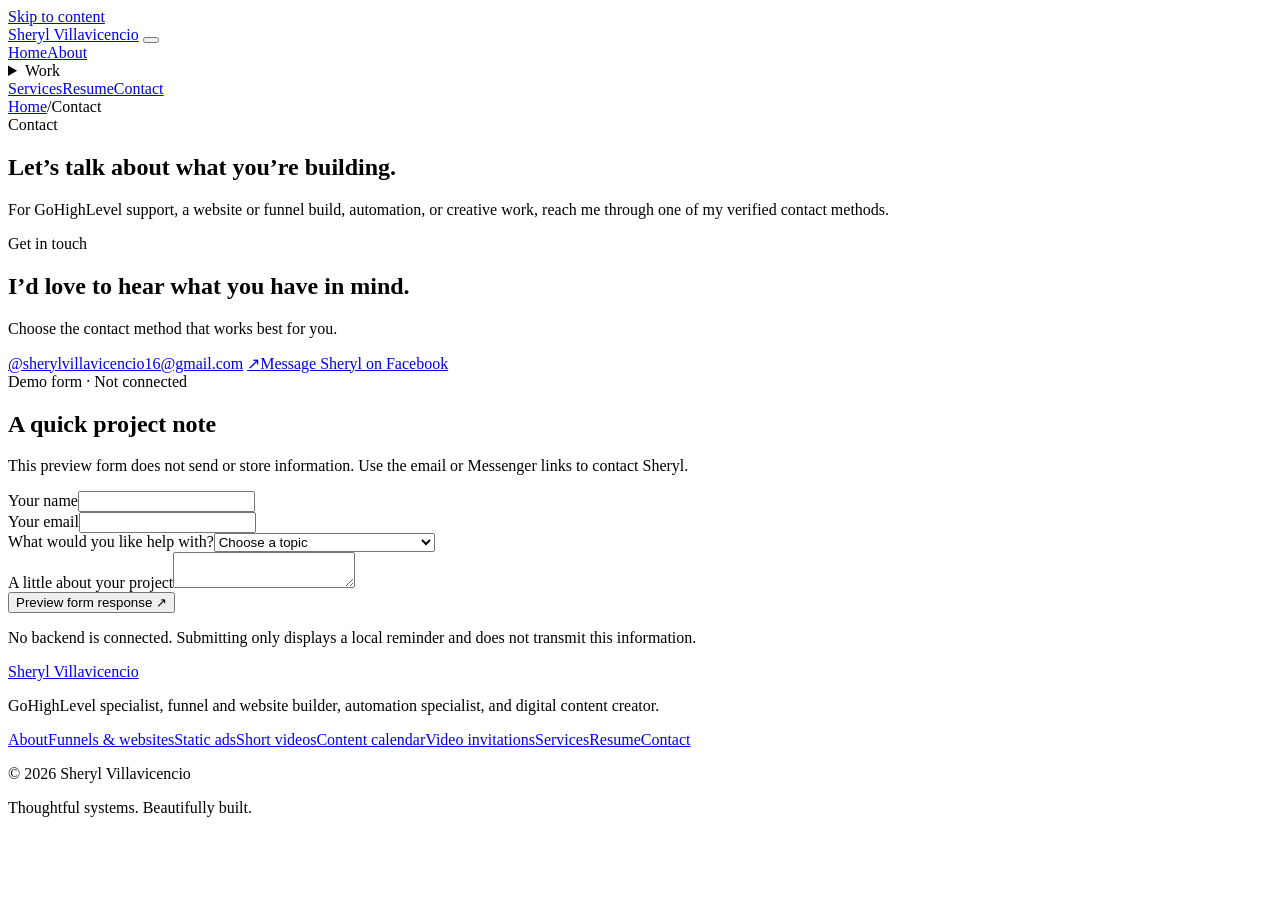
==== contact.html @ 53eb5679 "Add files via upload" ====
<!doctype html>
<html lang="en">
<head>
  <meta charset="utf-8">
  <meta name="viewport" content="width=device-width, initial-scale=1">
  <meta name="description" content="Contact GoHighLevel specialist and digital creator Sheryl Villavicencio by email or Facebook Messenger about websites, funnels, automation, and content.">
  <meta name="theme-color" content="#172554">
  <meta property="og:type" content="website">
  <meta property="og:title" content="Contact Sheryl Villavicencio">
  <meta property="og:description" content="Get in touch with Sheryl about GoHighLevel, websites, funnels, automation, or digital content.">
  <meta property="og:image" content="assets/images/brand/sheryl-logo.webp">
  <meta name="twitter:card" content="summary_large_image">
  <meta name="twitter:title" content="Contact Sheryl Villavicencio">
  <meta name="twitter:description" content="Use Sheryl's verified email or Messenger contact.">
  <title>Contact Sheryl Villavicencio | GoHighLevel Specialist</title>
  <link rel="stylesheet" href="assets/css/site.css">
  <script src="assets/data/portfolio-media.js"></script>
  <script defer src="assets/js/site.js"></script>
</head>
<body>
  <a class="skip-link" href="#main">Skip to content</a>
  <header class="site-header"><div class="container nav-shell">
    <a class="brand" href="index.html" aria-label="Sheryl Villavicencio home"><span class="brand-mark"><img src="assets/images/brand/sheryl-logo.webp" alt=""></span><span>Sheryl Villavicencio</span></a>
    <button class="menu-toggle" type="button" aria-expanded="false" aria-controls="primary-nav" aria-label="Open navigation"><span></span></button>
    <nav class="primary-nav" id="primary-nav" aria-label="Main navigation"><a href="index.html">Home</a><a href="about.html">About</a><details class="nav-dropdown"><summary>Work</summary><div class="nav-dropdown-menu"><a href="funnels-websites.html">Funnels &amp; websites</a><a href="static-ads.html">Static ads &amp; graphic design</a><a href="short-videos.html">Short videos &amp; reels</a><a href="content-calendar.html">Content calendar</a><a href="video-invitations.html">Video invitations</a></div></details><a href="services.html">Services</a><a href="resume.html">Resume</a><a class="nav-contact" href="contact.html">Contact</a></nav>
  </div></header>
  <main id="main">
    <section class="page-hero"><div class="container">
      <nav class="breadcrumb" aria-label="Breadcrumb"><a href="index.html">Home</a><span aria-hidden="true">/</span><span>Contact</span></nav>
      <span class="eyebrow">Contact</span>
      <h1>Let’s talk about <span>what you’re building.</span></h1>
      <p>For GoHighLevel support, a website or funnel build, automation, or creative work, reach me through one of my verified contact methods.</p>
    </div></section>
    <section class="section"><div class="container contact-grid">
      <section class="contact-card" aria-labelledby="contact-direct-title" data-reveal>
        <span class="eyebrow">Get in touch</span>
        <h2 id="contact-direct-title">I’d love to hear what you have in mind.</h2>
        <p>Choose the contact method that works best for you.</p>
        <div class="contact-methods">
          <a class="contact-method" href="mailto:sherylvillavicencio16@gmail.com"><span aria-hidden="true">@</span><span>sherylvillavicencio16@gmail.com</span></a>
          <a class="contact-method" href="https://m.me/SherylVGHLSpecialistSMM" target="_blank" rel="noopener noreferrer"><span aria-hidden="true">↗</span><span>Message Sheryl on Facebook</span></a>
        </div>
      </section>
      <section class="form-card" aria-labelledby="contact-form-title" data-reveal>
        <span class="form-demo-label">Demo form · Not connected</span>
        <h2 id="contact-form-title">A quick project note</h2>
        <p>This preview form does not send or store information. Use the email or Messenger links to contact Sheryl.</p>
        <form class="form-fields" data-demo-form>
          <div class="field"><label for="contact-name">Your name</label><input id="contact-name" name="name" autocomplete="name" required></div>
          <div class="field"><label for="contact-email">Your email</label><input id="contact-email" name="email" type="email" autocomplete="email" required></div>
          <div class="field"><label for="contact-topic">What would you like help with?</label><select id="contact-topic" name="topic" required><option value="">Choose a topic</option><option>GoHighLevel setup or automation</option><option>Funnel or website</option><option>Social media or video content</option><option>Other project</option></select></div>
          <div class="field"><label for="contact-message">A little about your project</label><textarea id="contact-message" name="message" required></textarea></div>
          <button class="button" type="submit">Preview form response <span class="button-arrow" aria-hidden="true">↗</span></button>
          <p class="form-status" aria-live="polite"></p>
        </form>
        <p class="fine-print">No backend is connected. Submitting only displays a local reminder and does not transmit this information.</p>
      </section>
    </div></section>
  </main>
  <footer class="site-footer"><div class="container"><div class="footer-top"><div><a class="brand footer-brand" href="index.html"><span class="brand-mark"><img src="assets/images/brand/sheryl-logo.webp" alt=""></span><span>Sheryl Villavicencio</span></a><p class="footer-intro">GoHighLevel specialist, funnel and website builder, automation specialist, and digital content creator.</p></div><nav class="footer-links" aria-label="Footer navigation"><a href="about.html">About</a><a href="funnels-websites.html">Funnels &amp; websites</a><a href="static-ads.html">Static ads</a><a href="short-videos.html">Short videos</a><a href="content-calendar.html">Content calendar</a><a href="video-invitations.html">Video invitations</a><a href="services.html">Services</a><a href="resume.html">Resume</a><a href="contact.html">Contact</a></nav></div><div class="footer-bottom"><p>© <span data-year>2026</span> Sheryl Villavicencio</p><p>Thoughtful systems. Beautifully built.</p></div></div></footer>
</body>
</html>
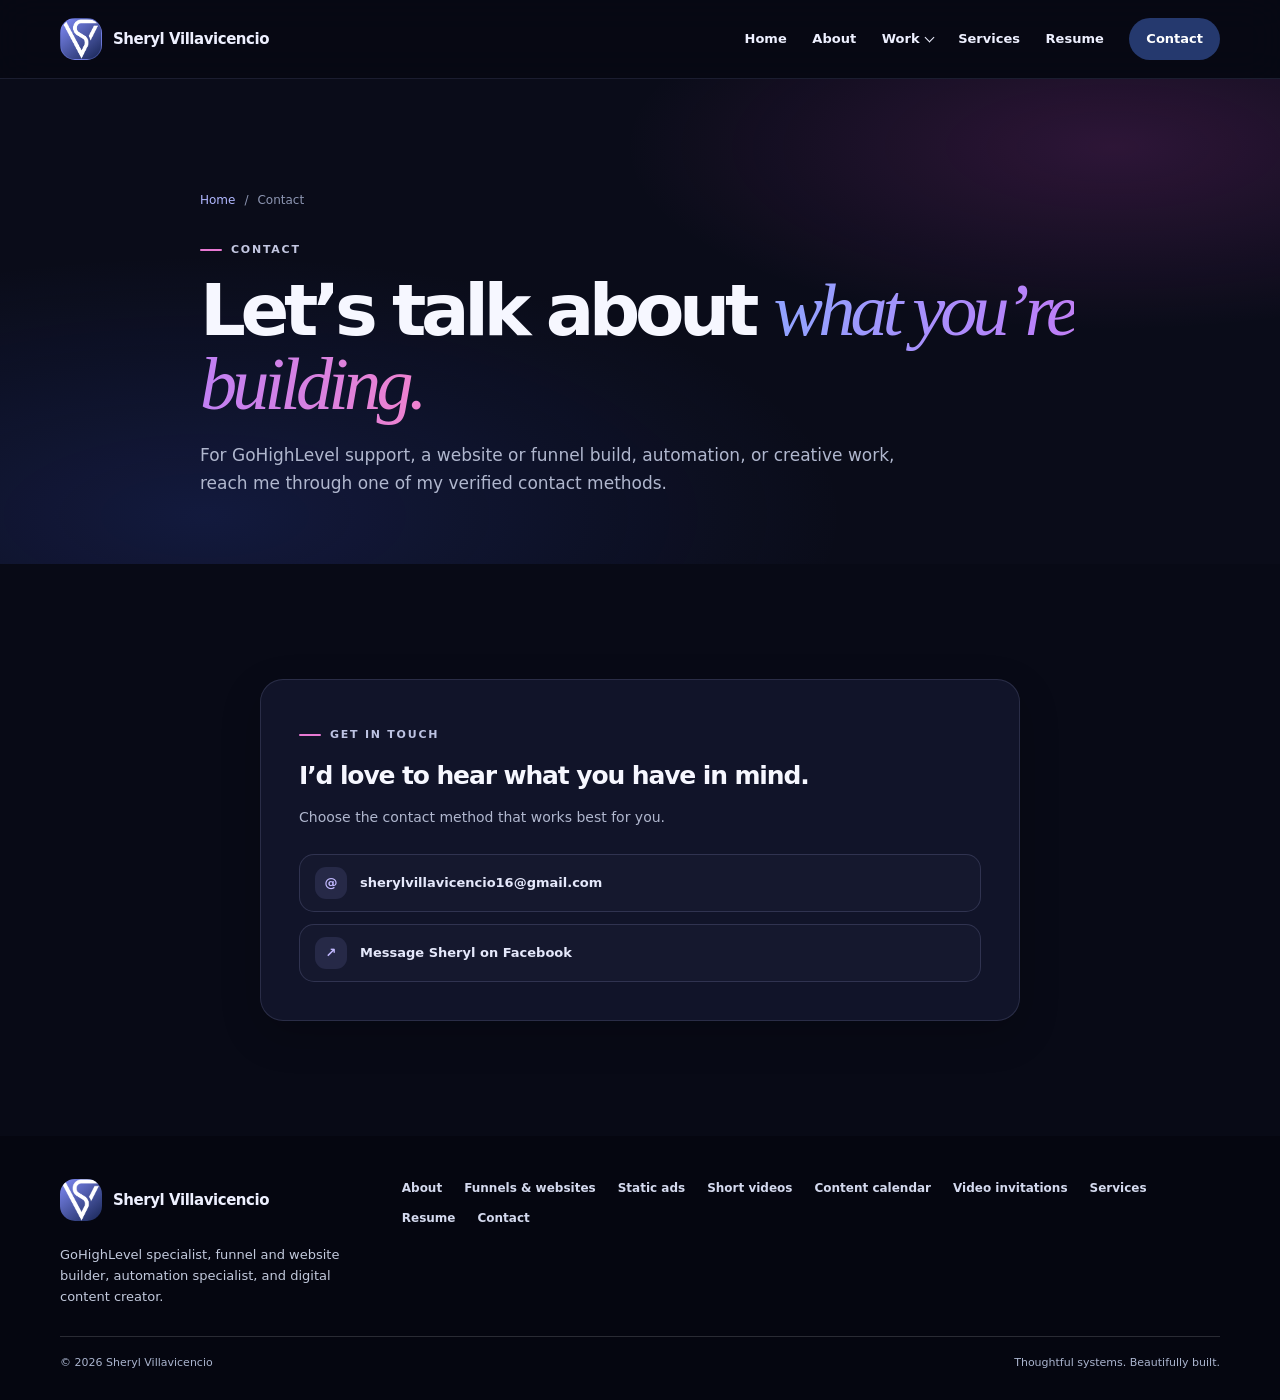
==== commit f6943b3e: "remove contact form" ====
--- a/contact.html
+++ b/contact.html
@@ -41,20 +41,6 @@
           <a class="contact-method" href="https://m.me/SherylVGHLSpecialistSMM" target="_blank" rel="noopener noreferrer"><span aria-hidden="true">↗</span><span>Message Sheryl on Facebook</span></a>
         </div>
       </section>
-      <section class="form-card" aria-labelledby="contact-form-title" data-reveal>
-        <span class="form-demo-label">Demo form · Not connected</span>
-        <h2 id="contact-form-title">A quick project note</h2>
-        <p>This preview form does not send or store information. Use the email or Messenger links to contact Sheryl.</p>
-        <form class="form-fields" data-demo-form>
-          <div class="field"><label for="contact-name">Your name</label><input id="contact-name" name="name" autocomplete="name" required></div>
-          <div class="field"><label for="contact-email">Your email</label><input id="contact-email" name="email" type="email" autocomplete="email" required></div>
-          <div class="field"><label for="contact-topic">What would you like help with?</label><select id="contact-topic" name="topic" required><option value="">Choose a topic</option><option>GoHighLevel setup or automation</option><option>Funnel or website</option><option>Social media or video content</option><option>Other project</option></select></div>
-          <div class="field"><label for="contact-message">A little about your project</label><textarea id="contact-message" name="message" required></textarea></div>
-          <button class="button" type="submit">Preview form response <span class="button-arrow" aria-hidden="true">↗</span></button>
-          <p class="form-status" aria-live="polite"></p>
-        </form>
-        <p class="fine-print">No backend is connected. Submitting only displays a local reminder and does not transmit this information.</p>
-      </section>
     </div></section>
   </main>
   <footer class="site-footer"><div class="container"><div class="footer-top"><div><a class="brand footer-brand" href="index.html"><span class="brand-mark"><img src="assets/images/brand/sheryl-logo.webp" alt=""></span><span>Sheryl Villavicencio</span></a><p class="footer-intro">GoHighLevel specialist, funnel and website builder, automation specialist, and digital content creator.</p></div><nav class="footer-links" aria-label="Footer navigation"><a href="about.html">About</a><a href="funnels-websites.html">Funnels &amp; websites</a><a href="static-ads.html">Static ads</a><a href="short-videos.html">Short videos</a><a href="content-calendar.html">Content calendar</a><a href="video-invitations.html">Video invitations</a><a href="services.html">Services</a><a href="resume.html">Resume</a><a href="contact.html">Contact</a></nav></div><div class="footer-bottom"><p>© <span data-year>2026</span> Sheryl Villavicencio</p><p>Thoughtful systems. Beautifully built.</p></div></div></footer>
--- a/assets/css/site.css
+++ b/assets/css/site.css
@@ -0,0 +1,1520 @@
+:root {
+  color-scheme: dark;
+  --navy: #172554;
+  --ink: #f3f5ff;
+  --muted: #a9b0c9;
+  --periwinkle: #818cf8;
+  --pink: #e879d3;
+  --lavender: #171b35;
+  --blush: #2a1835;
+  --paper: #080a16;
+  --line: #292d44;
+  --white: #fff;
+  --shadow: 0 24px 70px rgba(0, 0, 0, .34);
+  --radius-lg: 30px;
+  --radius-md: 20px;
+  --page-width: 1160px;
+}
+
+* { box-sizing: border-box; }
+
+html {
+  scroll-behavior: smooth;
+  scroll-padding-top: 92px;
+}
+
+body {
+  margin: 0;
+  background: var(--paper);
+  color: var(--ink);
+  font-family: Inter, ui-sans-serif, system-ui, -apple-system, BlinkMacSystemFont, "Segoe UI", sans-serif;
+  font-size: 16px;
+  line-height: 1.65;
+  text-rendering: optimizeLegibility;
+}
+
+img, video { display: block; max-width: 100%; }
+a { color: inherit; }
+button, input, textarea, select { font: inherit; }
+button { color: inherit; }
+
+.skip-link {
+  position: fixed;
+  z-index: 1000;
+  top: 12px;
+  left: 12px;
+  padding: 10px 16px;
+  transform: translateY(-160%);
+  border-radius: 999px;
+  background: var(--navy);
+  color: var(--white);
+}
+.skip-link:focus { transform: translateY(0); }
+
+:focus-visible {
+  outline: 3px solid var(--periwinkle);
+  outline-offset: 4px;
+}
+
+.container {
+  width: min(var(--page-width), calc(100% - 48px));
+  margin-inline: auto;
+}
+
+.site-header {
+  position: sticky;
+  z-index: 100;
+  top: 0;
+  border-bottom: 1px solid rgba(232, 232, 242, .8);
+  background: rgba(255, 253, 253, .9);
+  backdrop-filter: blur(18px);
+}
+
+.nav-shell {
+  display: flex;
+  min-height: 78px;
+  align-items: center;
+  justify-content: space-between;
+  gap: 28px;
+}
+
+.brand {
+  display: inline-flex;
+  align-items: center;
+  gap: 11px;
+  color: var(--navy);
+  font-size: 15px;
+  font-weight: 750;
+  letter-spacing: -.03em;
+  text-decoration: none;
+  white-space: nowrap;
+}
+
+.brand-mark {
+  display: grid;
+  width: 42px;
+  height: 42px;
+  overflow: hidden;
+  place-items: center;
+  border: 1px solid rgba(129, 140, 248, .35);
+  border-radius: 15px;
+  background: linear-gradient(140deg, #818cf8, #172554);
+}
+.brand-mark img { width: 100%; height: 100%; object-fit: contain; }
+.brand-mark-fallback {
+  color: var(--navy);
+  font-family: Georgia, serif;
+  font-size: 18px;
+  font-weight: 700;
+}
+
+.primary-nav {
+  display: flex;
+  align-items: center;
+  gap: clamp(14px, 2vw, 28px);
+}
+
+.primary-nav a {
+  color: #48536b;
+  font-size: 13px;
+  font-weight: 650;
+  text-decoration: none;
+  transition: color .2s ease;
+}
+.primary-nav a:hover,
+.primary-nav a[aria-current="page"] { color: var(--navy); }
+.nav-dropdown { position: relative; }
+.nav-dropdown summary {
+  display: flex;
+  align-items: center;
+  gap: 6px;
+  color: #48536b;
+  font-size: 13px;
+  font-weight: 650;
+  cursor: pointer;
+  list-style: none;
+}
+.nav-dropdown summary::-webkit-details-marker { display: none; }
+.nav-dropdown summary::after { width: 6px; height: 6px; border-right: 1.5px solid currentColor; border-bottom: 1.5px solid currentColor; content: ""; transform: translateY(-2px) rotate(45deg); }
+.nav-dropdown[open] summary::after { transform: translateY(2px) rotate(225deg); }
+.nav-dropdown summary:hover,
+.nav-dropdown.is-current summary { color: var(--navy); }
+.nav-dropdown-menu {
+  position: absolute;
+  z-index: 20;
+  top: calc(100% + 17px);
+  left: -18px;
+  display: grid;
+  min-width: 220px;
+  gap: 2px;
+  padding: 9px;
+  border: 1px solid var(--line);
+  border-radius: 16px;
+  background: var(--white);
+  box-shadow: 0 18px 45px rgba(23, 37, 84, .13);
+}
+.primary-nav .nav-dropdown-menu a { padding: 10px 12px; border-radius: 10px; font-size: 12px; }
+.primary-nav .nav-dropdown-menu a:hover,
+.primary-nav .nav-dropdown-menu a[aria-current="page"] { background: #f5f4ff; color: var(--navy); }
+.primary-nav .nav-contact {
+  padding: 10px 17px;
+  border-radius: 999px;
+  background: var(--navy);
+  color: var(--white);
+}
+.primary-nav .nav-contact:hover,
+.primary-nav .nav-contact[aria-current="page"] { background: #25396e; color: var(--white); }
+
+.menu-toggle {
+  display: none;
+  width: 44px;
+  height: 44px;
+  align-items: center;
+  justify-content: center;
+  border: 1px solid var(--line);
+  border-radius: 14px;
+  background: var(--white);
+  cursor: pointer;
+}
+.menu-toggle span,
+.menu-toggle::before,
+.menu-toggle::after {
+  display: block;
+  width: 18px;
+  height: 2px;
+  border-radius: 2px;
+  background: var(--navy);
+  content: "";
+  transition: transform .2s ease, opacity .2s ease;
+}
+.menu-toggle { gap: 4px; flex-direction: column; }
+.menu-toggle[aria-expanded="true"] span { opacity: 0; }
+.menu-toggle[aria-expanded="true"]::before { transform: translateY(6px) rotate(45deg); }
+.menu-toggle[aria-expanded="true"]::after { transform: translateY(-6px) rotate(-45deg); }
+
+.eyebrow {
+  display: inline-flex;
+  align-items: center;
+  gap: 9px;
+  color: #535f7e;
+  font-size: 11px;
+  font-weight: 800;
+  letter-spacing: .16em;
+  text-transform: uppercase;
+}
+.eyebrow::before {
+  width: 22px;
+  height: 2px;
+  border-radius: 2px;
+  background: var(--pink);
+  content: "";
+}
+
+.hero {
+  position: relative;
+  overflow: hidden;
+  padding: clamp(72px, 10vw, 132px) 0 96px;
+  background:
+    radial-gradient(ellipse at 87% 23%, rgba(244, 114, 182, .12), transparent 25%),
+    radial-gradient(ellipse at 70% 76%, rgba(129, 140, 248, .17), transparent 31%),
+    linear-gradient(115deg, #fff 24%, #fbfaff 70%, #fff8fc);
+}
+.hero::after {
+  position: absolute;
+  right: -120px;
+  bottom: -240px;
+  width: 520px;
+  height: 520px;
+  border: 1px solid rgba(129, 140, 248, .18);
+  border-radius: 50%;
+  content: "";
+  pointer-events: none;
+}
+.hero-grid {
+  position: relative;
+  z-index: 1;
+  display: grid;
+  align-items: center;
+  gap: clamp(44px, 8vw, 110px);
+  grid-template-columns: minmax(0, 1.05fr) minmax(300px, .95fr);
+}
+.hero-copy { max-width: 650px; }
+.hero h1,
+.page-hero h1 {
+  margin: 22px 0 20px;
+  color: var(--navy);
+  font-size: clamp(48px, 7vw, 88px);
+  font-weight: 720;
+  letter-spacing: -.075em;
+  line-height: .99;
+}
+.hero h1 span,
+.page-hero h1 span {
+  display: block;
+  color: #707ae5;
+  font-family: Georgia, "Times New Roman", serif;
+  font-size: 1.03em;
+  font-style: italic;
+  font-weight: 500;
+  letter-spacing: -.065em;
+}
+.hero-lede {
+  max-width: 590px;
+  margin: 0;
+  color: #556078;
+  font-size: clamp(16px, 1.7vw, 19px);
+}
+.hero-lede strong { color: var(--navy); font-weight: 700; }
+.button-row { display: flex; flex-wrap: wrap; gap: 12px; margin-top: 32px; }
+.button {
+  display: inline-flex;
+  min-height: 50px;
+  align-items: center;
+  justify-content: center;
+  gap: 9px;
+  padding: 12px 21px;
+  border: 1px solid transparent;
+  border-radius: 999px;
+  background: var(--navy);
+  box-shadow: 0 8px 20px rgba(23, 37, 84, .12);
+  color: var(--white);
+  font-size: 14px;
+  font-weight: 750;
+  text-decoration: none;
+  transition: transform .2s ease, box-shadow .2s ease, background .2s ease;
+}
+.button:hover { transform: translateY(-2px); background: #22366c; box-shadow: 0 12px 25px rgba(23, 37, 84, .17); }
+.button-secondary {
+  border-color: #dcdff0;
+  background: rgba(255, 255, 255, .76);
+  box-shadow: none;
+  color: var(--navy);
+}
+.button-secondary:hover { background: var(--white); }
+.button-light {
+  background: var(--white);
+  color: var(--navy);
+}
+.button-light:hover { background: #f4f3ff; }
+.button-arrow { font-size: 18px; line-height: 1; }
+.hero-note {
+  display: flex;
+  align-items: center;
+  gap: 10px;
+  margin-top: 34px;
+  color: #6d7690;
+  font-size: 12px;
+  font-weight: 650;
+}
+.status-dot {
+  width: 8px;
+  height: 8px;
+  border-radius: 50%;
+  background: #8c8fe9;
+  box-shadow: 0 0 0 5px rgba(129, 140, 248, .12);
+}
+
+.hero-art {
+  position: relative;
+  min-height: 440px;
+}
+.hero-art::before {
+  position: absolute;
+  top: 30px;
+  left: 17%;
+  width: min(390px, 78%);
+  aspect-ratio: 1;
+  border: 1px solid rgba(129, 140, 248, .3);
+  border-radius: 50%;
+  content: "";
+}
+.hero-art::after {
+  position: absolute;
+  top: 0;
+  left: 26%;
+  width: min(310px, 61%);
+  aspect-ratio: 1;
+  border: 1px solid rgba(244, 114, 182, .25);
+  border-radius: 50%;
+  content: "";
+}
+.art-card {
+  position: absolute;
+  z-index: 1;
+  overflow: hidden;
+  border: 8px solid rgba(255, 255, 255, .92);
+  border-radius: 23px;
+  background: var(--white);
+  box-shadow: var(--shadow);
+}
+.art-card img { width: 100%; height: 100%; object-fit: cover; }
+.art-card-main {
+  top: 62px;
+  left: 16%;
+  width: 65%;
+  height: 295px;
+  transform: rotate(-4deg);
+  animation: card-float 7s ease-in-out infinite;
+}
+.art-card-secondary {
+  right: 0;
+  bottom: 8px;
+  width: 43%;
+  height: 194px;
+  transform: rotate(6deg);
+  animation: card-float 8s ease-in-out -2s infinite;
+}
+.art-label {
+  position: absolute;
+  z-index: 2;
+  top: 20px;
+  right: 0;
+  padding: 14px 17px;
+  border: 1px solid rgba(255, 255, 255, .7);
+  border-radius: 17px;
+  background: rgba(255, 255, 255, .82);
+  box-shadow: 0 14px 40px rgba(23, 37, 84, .1);
+  color: var(--navy);
+  font-size: 12px;
+  font-weight: 750;
+  backdrop-filter: blur(14px);
+}
+.art-label span { display: block; color: #78829b; font-size: 10px; font-weight: 600; }
+.art-orb {
+  position: absolute;
+  z-index: 0;
+  bottom: 61px;
+  left: 0;
+  width: 95px;
+  height: 95px;
+  border-radius: 50%;
+  background: linear-gradient(145deg, #ffd8e9, #f8b8d7);
+  box-shadow: 0 12px 30px rgba(244, 114, 182, .18);
+}
+@keyframes card-float {
+  0%, 100% { translate: 0 0; }
+  50% { translate: 0 -9px; }
+}
+
+.trust-strip {
+  padding: 25px 0;
+  border-block: 1px solid var(--line);
+  background: rgba(255, 255, 255, .8);
+}
+.trust-row { display: flex; flex-wrap: wrap; align-items: center; justify-content: center; gap: 12px 34px; }
+.trust-label { color: #8991a5; font-size: 11px; font-weight: 800; letter-spacing: .13em; text-transform: uppercase; }
+.tool-chip {
+  color: #5b6681;
+  font-size: 13px;
+  font-weight: 700;
+  letter-spacing: -.02em;
+}
+
+.section { padding: clamp(74px, 9vw, 120px) 0; }
+.section-soft { background: linear-gradient(135deg, #f7f6ff, #fff6fb 88%); }
+.section-navy {
+  position: relative;
+  overflow: hidden;
+  background:
+    radial-gradient(ellipse at 100% 10%, rgba(129, 140, 248, .25), transparent 32%),
+    var(--navy);
+  color: var(--white);
+}
+.section-navy::after {
+  position: absolute;
+  right: -130px;
+  bottom: -240px;
+  width: 500px;
+  height: 500px;
+  border: 1px solid rgba(255, 255, 255, .12);
+  border-radius: 50%;
+  content: "";
+  pointer-events: none;
+}
+.section-heading {
+  display: flex;
+  align-items: end;
+  justify-content: space-between;
+  gap: 32px;
+  margin-bottom: 37px;
+}
+.section-heading h2,
+.section-title {
+  max-width: 700px;
+  margin: 13px 0 0;
+  color: var(--navy);
+  font-size: clamp(34px, 5vw, 54px);
+  font-weight: 690;
+  letter-spacing: -.06em;
+  line-height: 1.08;
+}
+.section-navy .section-heading h2,
+.section-navy .section-title { color: var(--white); }
+.section-heading p {
+  max-width: 410px;
+  margin: 0;
+  color: var(--muted);
+  font-size: 14px;
+}
+.section-navy .section-heading p { color: #c4cce1; }
+.section-link {
+  color: #5e67d9;
+  font-size: 13px;
+  font-weight: 750;
+  text-decoration: none;
+  white-space: nowrap;
+}
+.section-link:hover { text-decoration: underline; text-underline-offset: 4px; }
+.section-navy .section-link { color: #d7d9ff; }
+
+.work-grid {
+  display: grid;
+  gap: 22px;
+  grid-template-columns: repeat(3, minmax(0, 1fr));
+}
+.work-card {
+  overflow: hidden;
+  border: 1px solid rgba(222, 222, 239, .8);
+  border-radius: var(--radius-md);
+  background: var(--white);
+  box-shadow: 0 14px 40px rgba(23, 37, 84, .055);
+  transition: transform .25s ease, box-shadow .25s ease;
+}
+.work-card:hover { transform: translateY(-5px); box-shadow: 0 22px 55px rgba(23, 37, 84, .12); }
+.work-image,
+.video-poster {
+  position: relative;
+  display: block;
+  width: 100%;
+  overflow: hidden;
+  border: 0;
+  border-radius: 0;
+  background: linear-gradient(135deg, #f0efff, #fff2f8);
+  cursor: pointer;
+}
+.work-image { aspect-ratio: 1.46 / 1; padding: 14px; }
+.work-image img { width: 100%; height: 100%; object-fit: contain; }
+.work-card-body { padding: 19px 21px 22px; }
+.work-meta {
+  color: #7a7fda;
+  font-size: 10px;
+  font-weight: 800;
+  letter-spacing: .13em;
+  text-transform: uppercase;
+}
+.work-card h3 { margin: 7px 0 6px; color: var(--navy); font-size: 18px; letter-spacing: -.035em; line-height: 1.3; }
+.work-card p { margin: 0; color: var(--muted); font-size: 13px; }
+.work-card .text-link { display: inline-flex; margin-top: 13px; }
+
+.services-grid {
+  display: grid;
+  gap: 15px;
+  grid-template-columns: repeat(3, minmax(0, 1fr));
+}
+.service-card {
+  min-height: 195px;
+  padding: 23px;
+  border: 1px solid rgba(226, 225, 243, .9);
+  border-radius: var(--radius-md);
+  background: rgba(255, 255, 255, .84);
+  box-shadow: 0 10px 35px rgba(23, 37, 84, .045);
+}
+.service-icon {
+  display: grid;
+  width: 42px;
+  height: 42px;
+  place-items: center;
+  border-radius: 14px;
+  background: var(--lavender);
+  color: #5d65d1;
+  font-size: 17px;
+  font-weight: 800;
+}
+.service-card:nth-child(3n + 2) .service-icon { background: var(--blush); color: #cb4e91; }
+.service-card h3 { margin: 16px 0 6px; color: var(--navy); font-size: 16px; letter-spacing: -.025em; }
+.service-card p { margin: 0; color: var(--muted); font-size: 13px; }
+
+.about-grid {
+  display: grid;
+  align-items: center;
+  gap: clamp(38px, 8vw, 100px);
+  grid-template-columns: minmax(260px, .8fr) minmax(0, 1.2fr);
+}
+.about-art {
+  position: relative;
+  min-height: 390px;
+  overflow: hidden;
+  border-radius: var(--radius-lg);
+  background: linear-gradient(145deg, #ecebff, #fff0f7);
+}
+.about-art img {
+  position: absolute;
+  inset: 9% 12%;
+  width: 76%;
+  height: 82%;
+  border: 8px solid rgba(255, 255, 255, .9);
+  border-radius: 22px;
+  object-fit: contain;
+  box-shadow: var(--shadow);
+}
+.about-art .sparkle {
+  position: absolute;
+  z-index: 1;
+  right: 8%;
+  bottom: 7%;
+  display: grid;
+  width: 70px;
+  height: 70px;
+  place-items: center;
+  border-radius: 50%;
+  background: var(--white);
+  box-shadow: var(--shadow);
+  color: #707ae5;
+  font-family: Georgia, serif;
+  font-size: 35px;
+}
+.about-copy h2 { margin: 14px 0 17px; color: var(--navy); font-size: clamp(36px, 5vw, 55px); letter-spacing: -.06em; line-height: 1.06; }
+.about-copy p { margin: 0 0 15px; color: #59647b; }
+.about-copy strong { color: var(--navy); }
+.text-link { color: #5d66d8; font-size: 13px; font-weight: 750; text-decoration: none; }
+.text-link:hover { text-decoration: underline; text-underline-offset: 4px; }
+
+.expertise-list {
+  display: flex;
+  flex-wrap: wrap;
+  gap: 9px;
+  margin: 24px 0 0;
+  padding: 0;
+  list-style: none;
+}
+.expertise-list li {
+  padding: 7px 12px;
+  border: 1px solid #e4e3f2;
+  border-radius: 999px;
+  background: rgba(255, 255, 255, .76);
+  color: #59647b;
+  font-size: 11px;
+  font-weight: 700;
+}
+
+.process-grid {
+  display: grid;
+  gap: 16px;
+  grid-template-columns: repeat(3, 1fr);
+  margin-top: 37px;
+}
+.process-card {
+  padding: 25px;
+  border: 1px solid rgba(255, 255, 255, .15);
+  border-radius: var(--radius-md);
+  background: rgba(255, 255, 255, .07);
+}
+.process-number { color: #f7a7d0; font-family: Georgia, serif; font-size: 28px; font-style: italic; }
+.process-card h3 { margin: 10px 0 7px; color: var(--white); font-size: 18px; }
+.process-card p { margin: 0; color: #c4cce1; font-size: 13px; }
+
+.cta-panel {
+  position: relative;
+  overflow: hidden;
+  display: flex;
+  align-items: center;
+  justify-content: space-between;
+  gap: 35px;
+  padding: clamp(30px, 5vw, 55px);
+  border: 1px solid rgba(215, 213, 244, .8);
+  border-radius: var(--radius-lg);
+  background:
+    radial-gradient(ellipse at 95% 0%, rgba(244, 114, 182, .17), transparent 35%),
+    linear-gradient(120deg, #f4f3ff, #fff7fb);
+}
+.cta-panel h2 { max-width: 650px; margin: 8px 0 8px; color: var(--navy); font-size: clamp(30px, 4vw, 44px); letter-spacing: -.06em; line-height: 1.08; }
+.cta-panel p { margin: 0; color: #5c6780; font-size: 14px; }
+.cta-panel .button { flex-shrink: 0; }
+
+.page-hero {
+  padding: clamp(70px, 9vw, 112px) 0 67px;
+  background:
+    radial-gradient(ellipse at 86% 20%, rgba(244, 114, 182, .14), transparent 30%),
+    linear-gradient(125deg, #f6f5ff, #fffafd);
+}
+.page-hero .container { max-width: 880px; }
+.page-hero h1 { margin-top: 15px; font-size: clamp(44px, 7vw, 72px); }
+.page-hero h1 span { display: inline; }
+.page-hero p { max-width: 720px; margin: 0; color: #5d6880; font-size: 17px; }
+.page-hero .eyebrow { color: #626b8a; }
+.page-hero .button-row { margin-top: 25px; }
+.breadcrumb { display: flex; align-items: center; gap: 9px; margin-bottom: 22px; color: #8790a5; font-size: 12px; }
+.breadcrumb a { color: #6470a0; text-decoration: none; }
+.breadcrumb a:hover { text-decoration: underline; }
+
+.gallery-toolbar { display: flex; align-items: center; justify-content: space-between; gap: 18px; margin-bottom: 22px; }
+.gallery-count { color: #768098; font-size: 12px; }
+.gallery-grid {
+  display: grid;
+  gap: 14px;
+  grid-template-columns: repeat(4, minmax(0, 1fr));
+}
+.gallery-item {
+  overflow: hidden;
+  border: 1px solid var(--line);
+  border-radius: 17px;
+  background: var(--white);
+  box-shadow: 0 8px 24px rgba(23, 37, 84, .045);
+  transition: transform .22s ease, box-shadow .22s ease;
+}
+.gallery-item:hover { transform: translateY(-4px); box-shadow: 0 16px 35px rgba(23, 37, 84, .11); }
+.gallery-item .work-image { aspect-ratio: 1 / 1; padding: 12px; }
+.gallery-caption { padding: 11px 13px 14px; color: #68728a; font-size: 11px; font-weight: 700; }
+
+.video-grid {
+  display: grid;
+  gap: 19px;
+  grid-template-columns: repeat(3, minmax(0, 1fr));
+}
+.video-card {
+  overflow: hidden;
+  border: 1px solid var(--line);
+  border-radius: 20px;
+  background: var(--white);
+  box-shadow: 0 12px 32px rgba(23, 37, 84, .06);
+}
+.video-frame {
+  position: relative;
+  overflow: hidden;
+  aspect-ratio: 16 / 9;
+  background: #141d3d;
+}
+.video-frame video { position: relative; z-index: 0; width: 100%; height: 100%; object-fit: contain; }
+.video-poster {
+  position: absolute;
+  z-index: 1;
+  inset: 0;
+  width: 100%;
+  height: 100%;
+  object-fit: contain;
+  pointer-events: none;
+}
+.video-card-body { padding: 15px 18px 18px; }
+.video-card-body h2 { margin: 0 0 3px; color: var(--navy); font-size: 15px; letter-spacing: -.025em; }
+.video-card-body p { margin: 0; color: #788198; font-size: 12px; }
+.video-placeholder {
+  position: absolute;
+  z-index: 2;
+  inset: 0;
+  display: grid;
+  place-items: center;
+  padding: 0;
+  border: 0;
+  background: linear-gradient(135deg, rgba(17, 24, 39, .06), rgba(23, 37, 84, .18));
+  color: transparent;
+  cursor: pointer;
+  font: inherit;
+}
+.video-placeholder:focus-visible {
+  outline: 2px solid #fff;
+  outline-offset: -6px;
+}
+.video-placeholder::before {
+  width: 55px;
+  height: 55px;
+  border: 1px solid rgba(23, 37, 84, .16);
+  border-radius: 50%;
+  background: rgba(255, 255, 255, .8);
+  box-shadow: 0 8px 25px rgba(23, 37, 84, .11);
+  content: "";
+}
+.video-placeholder::after {
+  position: absolute;
+  left: calc(50% + 3px);
+  top: 50%;
+  width: 0;
+  height: 0;
+  border-top: 8px solid transparent;
+  border-bottom: 8px solid transparent;
+  border-left: 11px solid #3b477b;
+  content: "";
+  transform: translate(-50%, -50%);
+}
+.video-placeholder[data-error="true"] {
+  padding: 20px;
+  color: #fff;
+  font-size: 13px;
+  font-weight: 700;
+  text-align: center;
+}
+.video-placeholder[data-error="true"]::before,
+.video-placeholder[data-error="true"]::after { display: none; }
+.video-frame.is-playing .video-poster,
+.video-frame.is-playing .video-placeholder { display: none; }
+
+.notice {
+  padding: 18px 21px;
+  border: 1px solid #e5e3f8;
+  border-radius: 16px;
+  background: #f7f6ff;
+  color: #58627b;
+  font-size: 13px;
+}
+.notice strong { color: var(--navy); }
+
+.detail-grid {
+  display: grid;
+  gap: 20px;
+  grid-template-columns: repeat(2, minmax(0, 1fr));
+}
+.detail-card {
+  padding: 25px;
+  border: 1px solid var(--line);
+  border-radius: 21px;
+  background: var(--white);
+}
+.detail-card h2 { margin: 0 0 10px; color: var(--navy); font-size: 19px; letter-spacing: -.035em; }
+.detail-card p { margin: 0; color: #657087; font-size: 14px; }
+.detail-card ul { margin: 14px 0 0; padding-left: 20px; color: #657087; font-size: 13px; }
+.detail-card li + li { margin-top: 6px; }
+
+.contact-grid {
+  display: grid;
+  align-items: start;
+  max-width: 760px;
+  margin-inline: auto;
+  grid-template-columns: 1fr;
+}
+.contact-card,
+.form-card {
+  padding: clamp(23px, 4vw, 38px);
+  border: 1px solid var(--line);
+  border-radius: 23px;
+  background: var(--white);
+  box-shadow: 0 14px 45px rgba(23, 37, 84, .055);
+}
+.contact-card h2,
+.form-card h2 { margin: 10px 0 10px; color: var(--navy); font-size: 25px; letter-spacing: -.045em; }
+.contact-card p,
+.form-card > p { margin: 0; color: #68728a; font-size: 14px; }
+.contact-methods { display: grid; gap: 12px; margin-top: 25px; }
+.contact-method {
+  display: flex;
+  min-height: 58px;
+  align-items: center;
+  gap: 13px;
+  padding: 12px 15px;
+  border: 1px solid #e7e7f2;
+  border-radius: 15px;
+  background: #fff;
+  color: var(--navy);
+  font-size: 13px;
+  font-weight: 750;
+  text-decoration: none;
+  overflow-wrap: anywhere;
+}
+.contact-method:hover { border-color: #c6c8ef; background: #fafaff; }
+.contact-method span:first-child {
+  display: grid;
+  width: 32px;
+  height: 32px;
+  flex: 0 0 auto;
+  place-items: center;
+  border-radius: 11px;
+  background: var(--lavender);
+  color: #5d66d8;
+  font-size: 13px;
+}
+.form-demo-label {
+  display: inline-flex;
+  padding: 5px 9px;
+  border-radius: 999px;
+  background: var(--blush);
+  color: #a33d75;
+  font-size: 10px;
+  font-weight: 800;
+  letter-spacing: .09em;
+  text-transform: uppercase;
+}
+.form-fields { display: grid; gap: 14px; margin-top: 22px; }
+.field { display: grid; gap: 6px; }
+.field label { color: #424e68; font-size: 12px; font-weight: 750; }
+.field input,
+.field textarea,
+.field select {
+  width: 100%;
+  min-height: 46px;
+  padding: 11px 13px;
+  border: 1px solid #dfe1ec;
+  border-radius: 12px;
+  background: #fff;
+  color: var(--ink);
+  font-size: 14px;
+}
+.field textarea { min-height: 115px; resize: vertical; }
+.field input:focus,
+.field textarea:focus,
+.field select:focus { border-color: var(--periwinkle); outline: 3px solid rgba(129, 140, 248, .16); }
+.form-status { min-height: 24px; margin: 2px 0 0; color: #9c3e69; font-size: 12px; }
+.form-card .button { margin-top: 2px; cursor: pointer; }
+.fine-print { margin-top: 14px !important; color: #8790a3 !important; font-size: 11px !important; }
+
+.resume-panel {
+  display: grid;
+  align-items: center;
+  gap: 30px;
+  grid-template-columns: minmax(0, 1fr) auto;
+  padding: clamp(25px, 5vw, 48px);
+  border: 1px solid #e3e1f4;
+  border-radius: 24px;
+  background: linear-gradient(120deg, #f5f4ff, #fff6fb);
+}
+.resume-panel h2 { margin: 0 0 7px; color: var(--navy); font-size: 25px; letter-spacing: -.04em; }
+.resume-panel p { margin: 0; color: #657087; font-size: 14px; }
+
+.site-footer {
+  padding: 43px 0 28px;
+  background: #111b3d;
+  color: var(--white);
+}
+.footer-top {
+  display: flex;
+  align-items: start;
+  justify-content: space-between;
+  gap: 40px;
+  padding-bottom: 28px;
+}
+.footer-brand { color: var(--white); }
+.footer-brand .brand-mark { border: 0; }
+.footer-intro { max-width: 330px; margin: 14px 0 0; color: #c2c9dc; font-size: 13px; }
+.footer-links { display: flex; flex-wrap: wrap; gap: 10px 22px; }
+.footer-links a { color: #e0e4ef; font-size: 12px; font-weight: 650; text-decoration: none; }
+.footer-links a:hover { color: #ffc0df; }
+.footer-bottom {
+  display: flex;
+  justify-content: space-between;
+  gap: 20px;
+  padding-top: 17px;
+  border-top: 1px solid rgba(255, 255, 255, .15);
+  color: #aab4ce;
+  font-size: 11px;
+}
+.footer-bottom p { margin: 0; }
+
+dialog.lightbox {
+  width: min(94vw, 1100px);
+  max-width: 1100px;
+  max-height: 92vh;
+  padding: 14px;
+  border: 1px solid rgba(255, 255, 255, .35);
+  border-radius: 19px;
+  background: #fff;
+  box-shadow: 0 30px 100px rgba(10, 15, 36, .34);
+}
+dialog.lightbox::backdrop { background: rgba(11, 18, 45, .78); backdrop-filter: blur(5px); }
+.lightbox-inner { position: relative; }
+.lightbox-inner img { width: 100%; max-height: calc(92vh - 60px); object-fit: contain; }
+.lightbox-close {
+  position: absolute;
+  z-index: 1;
+  top: 8px;
+  right: 8px;
+  display: grid;
+  width: 38px;
+  height: 38px;
+  place-items: center;
+  border: 1px solid #e4e4ee;
+  border-radius: 50%;
+  background: rgba(255, 255, 255, .95);
+  color: var(--navy);
+  font-size: 21px;
+  cursor: pointer;
+}
+.lightbox-caption { padding: 10px 3px 1px; color: #657087; font-size: 12px; }
+
+.js .will-reveal { opacity: 0; transform: translateY(18px); transition: opacity .65s ease, transform .65s ease; }
+.js .will-reveal.is-visible { opacity: 1; transform: translateY(0); }
+.hero-copy { animation: hero-in .8s cubic-bezier(.2, .75, .25, 1) both; }
+.hero-art { animation: hero-in .9s .12s cubic-bezier(.2, .75, .25, 1) both; }
+@keyframes hero-in { from { opacity: 0; transform: translateY(20px); } to { opacity: 1; transform: translateY(0); } }
+
+@media (max-width: 960px) {
+  .primary-nav { gap: 15px; }
+  .primary-nav a { font-size: 12px; }
+  .hero-grid { gap: 32px; grid-template-columns: minmax(0, 1fr) minmax(275px, .8fr); }
+  .hero-art { min-height: 380px; }
+  .art-card-main { height: 245px; }
+  .art-card-secondary { height: 160px; }
+  .gallery-grid { grid-template-columns: repeat(3, minmax(0, 1fr)); }
+}
+
+@media (max-width: 760px) {
+  html { scroll-padding-top: 74px; }
+  .container { width: min(100% - 36px, var(--page-width)); }
+  .nav-shell { min-height: 68px; }
+  .menu-toggle { display: flex; }
+  .primary-nav {
+    position: absolute;
+    top: calc(100% + 1px);
+    left: 0;
+    right: 0;
+    display: none;
+    align-items: stretch;
+    gap: 0;
+    padding: 10px 18px 18px;
+    border-bottom: 1px solid var(--line);
+    background: rgba(255, 253, 253, .98);
+    box-shadow: 0 18px 30px rgba(23, 37, 84, .08);
+  }
+  .primary-nav.is-open { display: flex; flex-direction: column; }
+  .primary-nav a { padding: 12px 9px; font-size: 14px; }
+  .nav-dropdown { padding: 0 9px; }
+  .nav-dropdown summary { min-height: 48px; font-size: 14px; }
+  .nav-dropdown-menu {
+    position: static;
+    min-width: 0;
+    gap: 0;
+    padding: 0 0 8px 10px;
+    border: 0;
+    border-radius: 0;
+    background: transparent;
+    box-shadow: none;
+  }
+  .primary-nav .nav-dropdown-menu a { padding: 9px 10px; }
+  .nav-dropdown summary::after { margin-left: auto; }
+  .primary-nav .nav-contact { align-self: flex-start; margin: 6px 0 0; padding: 10px 17px; }
+  .hero { padding: 66px 0 65px; }
+  .hero-grid { grid-template-columns: 1fr; }
+  .hero h1 { font-size: clamp(52px, 12vw, 76px); }
+  .hero-art { width: min(500px, 100%); min-height: 370px; margin-inline: auto; }
+  .art-card-main { left: 11%; width: 67%; }
+  .art-card-secondary { right: 4%; }
+  .section-heading { align-items: start; flex-direction: column; gap: 12px; }
+  .work-grid { grid-template-columns: repeat(2, minmax(0, 1fr)); }
+  .services-grid { grid-template-columns: repeat(2, minmax(0, 1fr)); }
+  .about-grid { grid-template-columns: 1fr; }
+  .about-art { min-height: 340px; }
+  .process-grid { grid-template-columns: 1fr; }
+  .cta-panel { align-items: flex-start; flex-direction: column; }
+  .contact-grid { grid-template-columns: 1fr; }
+  .video-grid { grid-template-columns: repeat(2, minmax(0, 1fr)); }
+}
+
+@media (max-width: 520px) {
+  .hero-art { min-height: 310px; }
+  .art-card-main { top: 48px; height: 205px; }
+  .art-card-secondary { height: 130px; }
+  .art-label { top: 5px; }
+  .art-orb { bottom: 20px; width: 67px; height: 67px; }
+  .trust-row { gap: 10px 18px; }
+  .trust-label { width: 100%; text-align: center; }
+  .work-grid,
+  .services-grid,
+  .gallery-grid,
+  .video-grid,
+  .detail-grid { grid-template-columns: 1fr; }
+  .gallery-grid { grid-template-columns: repeat(2, minmax(0, 1fr)); gap: 9px; }
+  .gallery-item { border-radius: 13px; }
+  .gallery-item .work-image { padding: 7px; }
+  .gallery-caption { padding: 9px; font-size: 10px; }
+  .service-card { min-height: 0; }
+  .resume-panel { grid-template-columns: 1fr; }
+  .resume-panel .button { justify-self: start; }
+  .footer-top,
+  .footer-bottom { flex-direction: column; }
+  .footer-top { gap: 24px; }
+  .footer-links { gap: 12px 17px; }
+}
+
+@media (prefers-reduced-motion: reduce) {
+  *, *::before, *::after {
+    scroll-behavior: auto !important;
+    animation-duration: .01ms !important;
+    animation-iteration-count: 1 !important;
+    transition-duration: .01ms !important;
+  }
+  .js .will-reveal { opacity: 1; transform: none; }
+}
+
+body {
+  background: #080a16;
+  color: var(--ink);
+}
+
+.site-header {
+  border-color: rgba(180, 190, 255, .12);
+  background: rgba(7, 9, 20, .88);
+}
+
+.brand,
+.primary-nav a,
+.nav-dropdown summary,
+.nav-dropdown summary:hover,
+.nav-dropdown.is-current summary {
+  color: #eef0ff;
+}
+
+.primary-nav a:hover,
+.primary-nav a[aria-current="page"] {
+  color: #f0a3de;
+}
+
+.nav-dropdown-menu {
+  border-color: var(--line);
+  background: #111429;
+  box-shadow: 0 18px 45px rgba(0, 0, 0, .38);
+}
+
+.primary-nav .nav-dropdown-menu a:hover,
+.primary-nav .nav-dropdown-menu a[aria-current="page"] {
+  background: #202343;
+  color: #fff;
+}
+
+.primary-nav .nav-contact {
+  background: linear-gradient(110deg, #436dff, #7548df 64%, #cb4da8);
+}
+
+.menu-toggle {
+  border-color: var(--line);
+  background: #111429;
+}
+
+.menu-toggle span,
+.menu-toggle::before,
+.menu-toggle::after {
+  background: #eef0ff;
+}
+
+.eyebrow { color: #bdc3e2; }
+
+.hero {
+  min-height: calc(100vh - 79px);
+  padding: clamp(42px, 6vh, 68px) 0 30px;
+  background:
+    radial-gradient(ellipse at 82% 36%, rgba(120, 55, 229, .25), transparent 30%),
+    radial-gradient(ellipse at 71% 75%, rgba(32, 90, 246, .22), transparent 35%),
+    radial-gradient(ellipse at 96% 9%, rgba(226, 64, 190, .16), transparent 26%),
+    linear-gradient(115deg, #080a16 12%, #0a0c1c 61%, #0c0b22);
+}
+
+.hero::after { border-color: rgba(162, 155, 255, .14); }
+
+.hero h1,
+.page-hero h1,
+.section-heading h2,
+.section-title,
+.about-copy h2,
+.work-card h3,
+.service-card h3,
+.video-card-body h2,
+.detail-card h2,
+.contact-card h2,
+.form-card h2,
+.resume-panel h2,
+.cta-panel h2 {
+  color: #f6f7ff;
+}
+
+.hero h1 { font-size: clamp(48px, 6vw, 78px); }
+
+.hero h1 span,
+.page-hero h1 span {
+  background: linear-gradient(95deg, #92a2ff 4%, #ba80f9 52%, #f082ce 100%);
+  -webkit-background-clip: text;
+  background-clip: text;
+  color: transparent;
+}
+
+.hero-lede,
+.hero-lede strong,
+.hero-note {
+  color: #c1c8df;
+}
+
+.button,
+.button:hover {
+  background: linear-gradient(110deg, #386dff, #7047e8 62%, #d54bb6);
+  box-shadow: 0 10px 28px rgba(83, 73, 230, .26);
+}
+
+.button-secondary,
+.button-secondary:hover {
+  border-color: rgba(206, 211, 255, .24);
+  background: rgba(255, 255, 255, .07);
+  color: #f6f7ff;
+}
+
+.button-light,
+.button-light:hover {
+  background: #f6f5ff;
+  color: #10152d;
+}
+
+.status-dot {
+  background: #70a5ff;
+  box-shadow: 0 0 0 5px rgba(103, 134, 255, .17), 0 0 18px rgba(83, 122, 255, .65);
+}
+
+.hero-grid { grid-template-columns: minmax(0, 1fr) minmax(340px, .9fr); }
+
+.hero-profile-art { min-height: 520px; isolation: isolate; }
+
+.hero-profile-art::before,
+.hero-profile-art::after {
+  position: absolute;
+  z-index: -1;
+  border: 1px solid rgba(177, 174, 255, .28);
+  border-radius: 50%;
+  content: "";
+}
+
+.hero-profile-art::before {
+  top: 2%;
+  right: 7%;
+  width: min(82%, 415px);
+  aspect-ratio: 1;
+  background: radial-gradient(circle at 68% 28%, rgba(238, 70, 207, .75), rgba(114, 55, 222, .82) 48%, rgba(30, 78, 203, .88) 72%);
+  box-shadow: inset 0 0 40px rgba(238, 117, 230, .32), 0 0 95px rgba(111, 77, 247, .34);
+}
+
+.hero-profile-art::after {
+  top: 9%;
+  right: 1%;
+  width: min(92%, 475px);
+  aspect-ratio: 1;
+  border-color: rgba(121, 145, 255, .3);
+  transform: rotate(-18deg) scaleY(.65);
+}
+
+.profile-orb {
+  position: absolute;
+  z-index: -2;
+  top: 2%;
+  right: 4%;
+  width: min(89%, 450px);
+  aspect-ratio: 1;
+  border-radius: 50%;
+  background: linear-gradient(135deg, rgba(36, 104, 255, .7), rgba(132, 61, 231, .75) 58%, rgba(231, 66, 197, .76));
+  filter: blur(34px);
+  opacity: .75;
+}
+
+.avatar-figure {
+  position: absolute;
+  bottom: -1%;
+  display: flex;
+  align-items: flex-end;
+  justify-content: center;
+  height: 100%;
+  margin: 0;
+}
+
+.avatar-figure img {
+  width: 100%;
+  height: 100%;
+  object-fit: contain;
+  object-position: center bottom;
+}
+
+.avatar-main {
+  z-index: 1;
+  right: 0;
+  width: 100%;
+  filter: drop-shadow(0 28px 34px rgba(0, 0, 0, .32));
+}
+
+.avatar-side {
+  z-index: 0;
+  right: -4%;
+  width: 47%;
+  height: 84%;
+  opacity: .76;
+  transform: scaleX(-1);
+  filter: drop-shadow(0 18px 26px rgba(0, 0, 0, .34));
+}
+
+.profile-card {
+  position: absolute;
+  z-index: 2;
+  display: grid;
+  gap: 3px;
+  padding: 12px 15px;
+  border: 1px solid rgba(221, 225, 255, .2);
+  border-radius: 15px;
+  background: rgba(17, 20, 42, .78);
+  box-shadow: 0 16px 38px rgba(0, 0, 0, .28);
+  color: #f7f7ff;
+  backdrop-filter: blur(18px);
+}
+
+.profile-card span {
+  color: #b6bedb;
+  font-size: 10px;
+  font-weight: 650;
+  letter-spacing: .04em;
+}
+
+.profile-card strong { font-size: 12px; }
+.profile-card-bottom { bottom: 22%; left: -1%; }
+
+.hero-highlights {
+  display: grid;
+  width: min(var(--page-width), calc(100% - 48px));
+  gap: 14px;
+  grid-template-columns: repeat(3, minmax(0, 1fr));
+  margin: 15px auto 0;
+}
+
+.hero-highlight {
+  display: flex;
+  min-height: 88px;
+  align-items: center;
+  gap: 13px;
+  padding: 15px 18px;
+  border: 1px solid rgba(211, 216, 255, .22);
+  border-radius: 16px;
+  background: rgba(18, 22, 43, .76);
+  box-shadow: 0 14px 36px rgba(0, 0, 0, .25);
+  color: #f5f6ff;
+  backdrop-filter: blur(16px);
+}
+
+.highlight-icon {
+  display: grid;
+  width: 38px;
+  height: 38px;
+  flex: 0 0 auto;
+  place-items: center;
+  border: 1px solid rgba(212, 211, 255, .24);
+  border-radius: 12px;
+  background: linear-gradient(145deg, rgba(56, 109, 255, .5), rgba(202, 69, 188, .48));
+  font-size: 17px;
+}
+
+.hero-highlight div { display: grid; gap: 2px; }
+.hero-highlight strong { font-size: 13px; letter-spacing: -.01em; }
+.hero-highlight div span { color: #bdc5df; font-size: 10px; }
+
+.trust-strip {
+  border-color: rgba(180, 190, 255, .11);
+  background: #0a0c19;
+}
+
+.trust-label { color: #9098b7; }
+.tool-chip { color: #d7dcf3; }
+
+.section-soft {
+  background:
+    radial-gradient(ellipse at 8% 38%, rgba(74, 91, 220, .12), transparent 36%),
+    #0b0d1b;
+}
+
+.section-heading p,
+.service-card p,
+.work-card p,
+.about-copy p,
+.page-hero p,
+.detail-card p,
+.detail-card ul,
+.contact-card p,
+.form-card > p,
+.resume-panel p,
+.cta-panel p {
+  color: #b0b7ce;
+}
+
+.section-link,
+.text-link { color: #b4b7ff; }
+.section-link:hover,
+.text-link:hover { color: #eea1dc; }
+
+.work-card,
+.gallery-item,
+.video-card,
+.detail-card,
+.contact-card,
+.form-card,
+.service-card {
+  border-color: rgba(187, 194, 255, .14);
+  background: #111429;
+  box-shadow: 0 14px 40px rgba(0, 0, 0, .2);
+}
+
+.work-image,
+.video-poster {
+  background: linear-gradient(135deg, #171a36, #21152f);
+}
+
+.work-meta { color: #b5a7ff; }
+
+.service-icon {
+  background: #202546;
+  color: #aab8ff;
+}
+
+.service-card:nth-child(3n + 2) .service-icon {
+  background: #351c38;
+  color: #ff9bd9;
+}
+
+.about-art {
+  background:
+    radial-gradient(ellipse at 78% 20%, rgba(196, 62, 201, .23), transparent 38%),
+    linear-gradient(145deg, #10142d, #161129);
+}
+
+.about-art img {
+  border-color: rgba(255, 255, 255, .12);
+  object-fit: cover;
+  object-position: 46% center;
+}
+
+.profile-about-art img {
+  border: 0;
+  border-radius: 0;
+  object-fit: contain;
+  object-position: center bottom;
+  box-shadow: none;
+  filter: drop-shadow(0 16px 22px rgba(0, 0, 0, .34));
+}
+
+.about-art .sparkle {
+  background: #181a31;
+  color: #b5a5ff;
+}
+
+.expertise-list li {
+  border-color: rgba(187, 194, 255, .18);
+  background: #14172c;
+  color: #d4d9ee;
+}
+
+.cta-panel {
+  border-color: rgba(185, 171, 255, .2);
+  background:
+    radial-gradient(ellipse at 94% 0%, rgba(210, 58, 181, .2), transparent 36%),
+    radial-gradient(ellipse at 6% 100%, rgba(65, 96, 235, .19), transparent 42%),
+    linear-gradient(120deg, #10152c, #19132d);
+}
+
+.page-hero {
+  background:
+    radial-gradient(ellipse at 87% 14%, rgba(199, 61, 185, .19), transparent 31%),
+    radial-gradient(ellipse at 16% 90%, rgba(59, 88, 225, .18), transparent 42%),
+    #0a0c19;
+}
+
+.page-hero .eyebrow { color: #c4c8e2; }
+.breadcrumb { color: #8d96b2; }
+.breadcrumb a { color: #b1b8ff; }
+.gallery-count { color: #a7aec7; }
+.gallery-caption { color: #c0c6dc; }
+
+.video-frame { background: #090b18; }
+.video-card-body p { color: #a9b0c7; }
+
+.video-placeholder {
+  background: linear-gradient(135deg, rgba(25, 27, 59, .08) 0%, rgba(39, 22, 47, .18) 100%);
+}
+
+.video-placeholder::before {
+  border-color: rgba(218, 223, 255, .24);
+  background: rgba(17, 20, 42, .86);
+}
+
+.video-placeholder::after { border-left-color: #b5baff; }
+
+.notice {
+  border-color: rgba(173, 165, 255, .23);
+  background: #14162b;
+  color: #c1c7dc;
+}
+
+.notice strong { color: #f0efff; }
+
+.contact-method {
+  border-color: rgba(187, 194, 255, .16);
+  background: #15182e;
+  color: #e5e8fb;
+}
+
+.contact-method:hover {
+  border-color: rgba(155, 148, 255, .48);
+  background: #1c203c;
+}
+
+.contact-method span:first-child {
+  background: #262947;
+  color: #c2b9ff;
+}
+
+.form-demo-label {
+  background: #351d38;
+  color: #ffb0df;
+}
+
+.field label { color: #d3d8eb; }
+
+.field input,
+.field textarea,
+.field select {
+  border-color: rgba(187, 194, 255, .2);
+  background: #0b0e1e;
+  color: #f3f5ff;
+}
+
+.field input::placeholder,
+.field textarea::placeholder { color: #858da9; }
+.form-status { color: #ffabd9; }
+
+.resume-panel {
+  border-color: rgba(173, 165, 255, .2);
+  background: linear-gradient(120deg, #11162f, #20152d);
+}
+
+.site-footer { background: #050610; }
+.footer-links a { color: #d4d9ee; }
+.footer-links a:hover { color: #f2a5df; }
+
+dialog.lightbox {
+  border-color: rgba(220, 224, 255, .2);
+  background: #111429;
+}
+
+.lightbox-close {
+  border-color: rgba(220, 224, 255, .24);
+  background: rgba(15, 18, 38, .95);
+  color: #f5f5ff;
+}
+
+.lightbox-caption { color: #c0c6dc; }
+
+@media (max-width: 960px) {
+  .hero-profile-art { min-height: 440px; }
+  .avatar-side { width: 48%; }
+  .hero-highlights { gap: 10px; }
+  .hero-highlight { gap: 9px; padding: 12px; }
+  .hero-highlight strong { font-size: 12px; }
+}
+
+@media (max-width: 760px) {
+  .primary-nav {
+    border-color: rgba(180, 190, 255, .14);
+    background: rgba(8, 10, 22, .98);
+    box-shadow: 0 18px 30px rgba(0, 0, 0, .35);
+  }
+
+  .hero { min-height: 0; }
+  .hero-grid { grid-template-columns: 1fr; }
+  .hero-profile-art { width: min(500px, 100%); min-height: 430px; }
+  .hero-highlights { width: min(var(--page-width), calc(100% - 36px)); grid-template-columns: 1fr; }
+  .hero-highlight { min-height: 76px; }
+  .profile-card-bottom { left: 0; }
+}
+
+@media (max-width: 520px) {
+  .hero-profile-art { min-height: 360px; }
+  .avatar-side { right: -5%; width: 48%; height: 82%; }
+  .profile-card { padding: 10px 12px; }
+  .profile-card span { font-size: 9px; }
+  .profile-card strong { font-size: 10px; }
+  .hero-highlights { grid-template-columns: repeat(2, minmax(0, 1fr)); }
+  .hero-highlight { align-items: flex-start; flex-direction: column; min-height: 124px; }
+  .hero-highlight:nth-child(3) { grid-column: span 2; min-height: 100px; }
+}
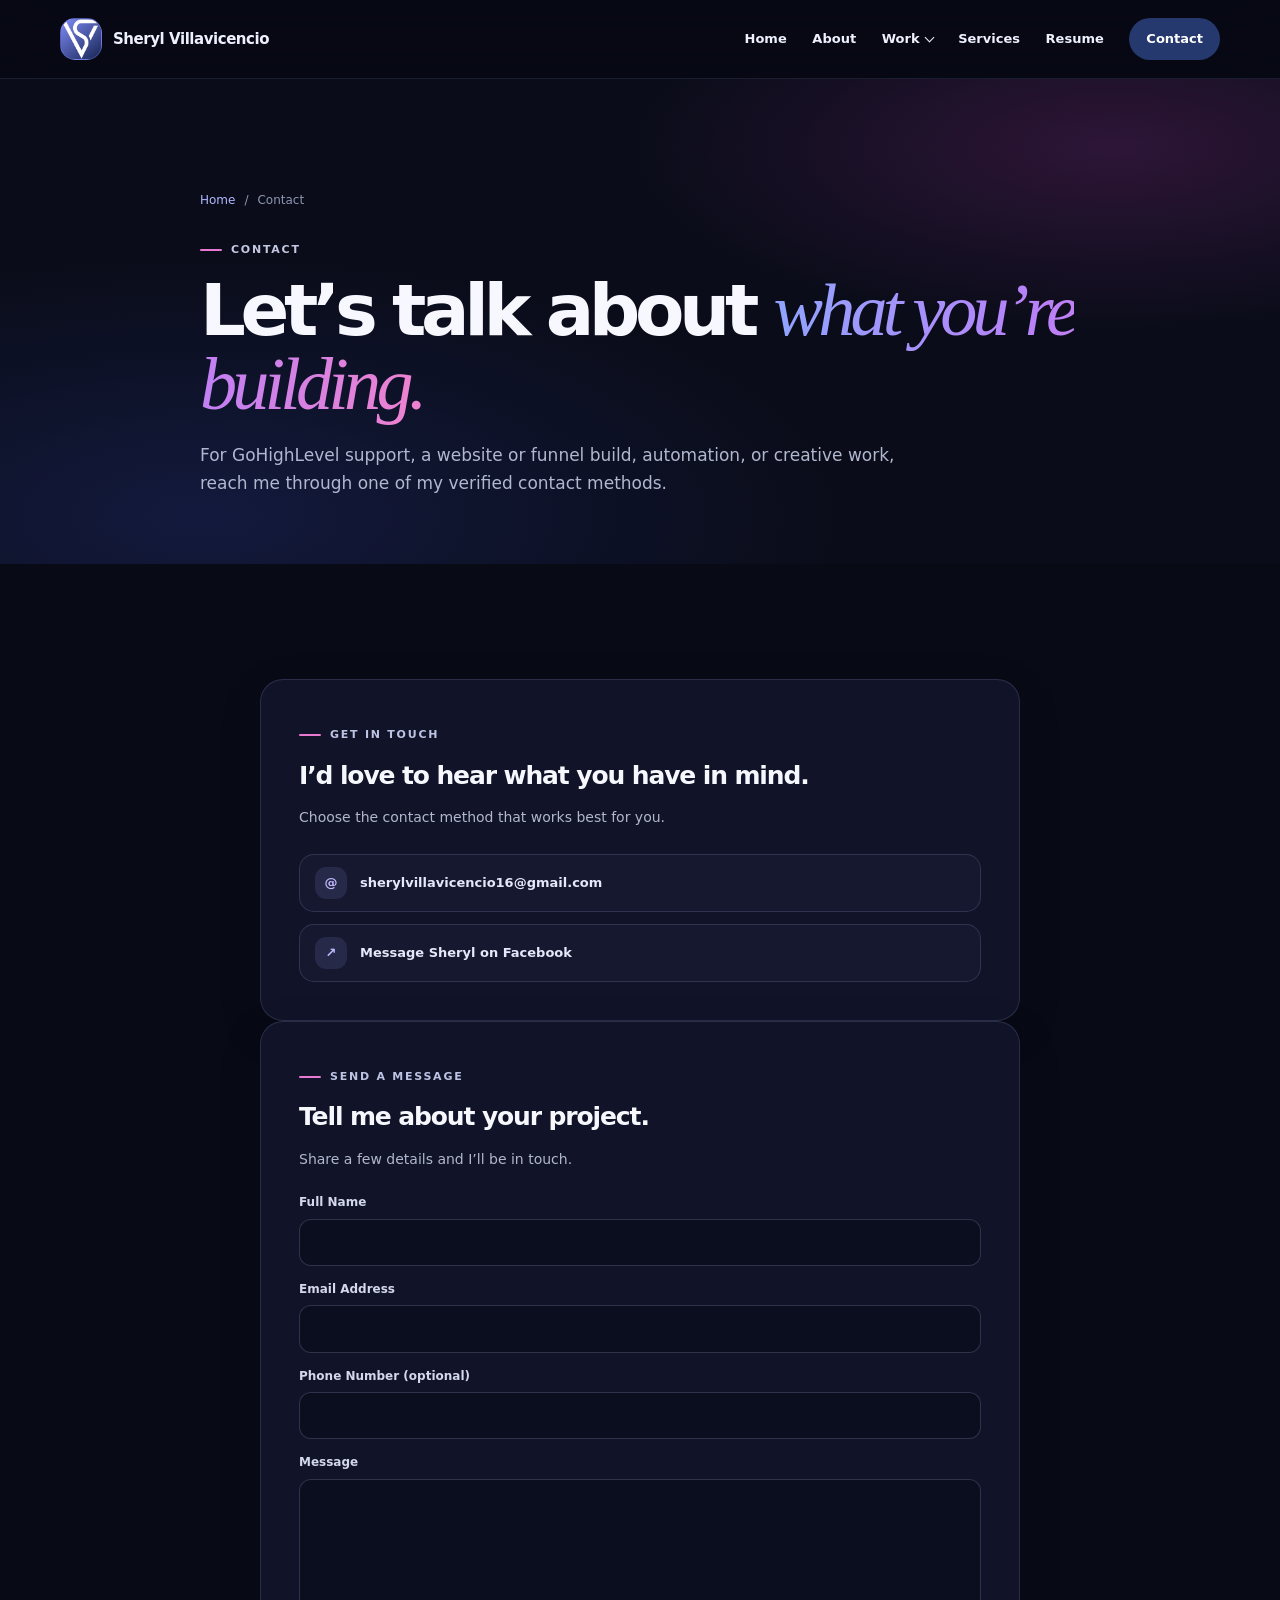
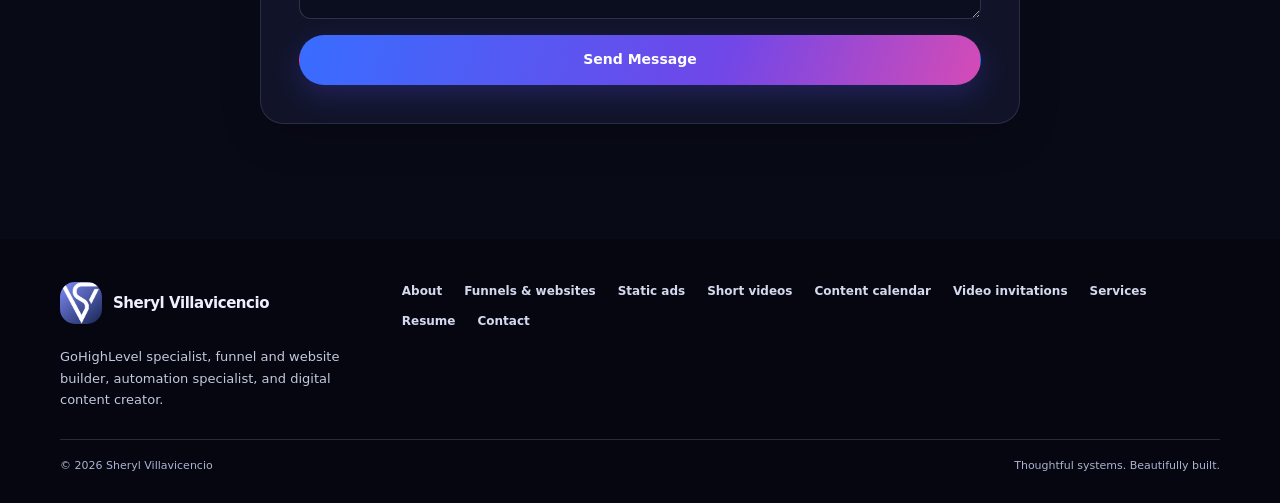
==== commit 14a414bb: "Working contact form with Google Sheets integration Connected contact form to Google Apps Script and" ====
--- a/contact.html
+++ b/contact.html
@@ -41,6 +41,72 @@
           <a class="contact-method" href="https://m.me/SherylVGHLSpecialistSMM" target="_blank" rel="noopener noreferrer"><span aria-hidden="true">↗</span><span>Message Sheryl on Facebook</span></a>
         </div>
       </section>
+      <form
+  class="form-card"
+  action="https://script.google.com/macros/s/AKfycbzs72ni4lg0A4I27q4oU_RZDPyYgYDcD5Ynh2UKljcgV4MfZ8lju-qWUzyaFyC1rwuEFQ/exec"
+  method="POST"
+  target="submission-frame"
+  aria-labelledby="contact-form-title"
+  data-reveal
+>
+<input type="hidden" name="submissionId" id="submissionId">
+<span class="eyebrow">Send a message</span>
+        <h2 id="contact-form-title">Tell me about your project.</h2>
+        <p>Share a few details and I’ll be in touch.</p>
+        <div class="form-fields">
+          <div class="field">
+            <label for="contact-name">Full Name</label>
+            <input id="contact-name" name="name" type="text" autocomplete="name" required>
+          </div>
+          <div class="field">
+            <label for="contact-email">Email Address</label>
+            <input id="contact-email" name="email" type="email" autocomplete="email" required>
+          </div>
+          <div class="field">
+            <label for="contact-phone">Phone Number <span>(optional)</span></label>
+            <input id="contact-phone" name="phone" type="tel" autocomplete="tel">
+          </div>
+          <div class="field">
+            <label for="contact-message">Message</label>
+            <textarea id="contact-message" name="message" rows="5" required></textarea>
+          </div>
+          <input
+  type="text"
+  name="website"
+  value=""
+  hidden
+  tabindex="-1"
+  autocomplete="off"
+  aria-hidden="true"
+>
+          <button class="button" type="submit">Send Message</button>
+        </div>
+      </form>
+      <iframe
+  name="submission-frame"
+  id="submission-frame"
+  style="display: none;"
+  title="Form submission"
+></iframe>
+<script>
+  const form = document.querySelector(".form-card");
+  const submissionFrame = document.getElementById("submission-frame");
+
+  let formSubmitted = false;
+
+form.addEventListener("submit", () => {
+  document.getElementById("submissionId").value =
+    crypto.randomUUID();
+
+  formSubmitted = true;
+});
+
+  submissionFrame.addEventListener("load", function () {
+    if (formSubmitted) {
+      window.location.href = "thank-you.html";
+    }
+  });
+</script>
     </div></section>
   </main>
   <footer class="site-footer"><div class="container"><div class="footer-top"><div><a class="brand footer-brand" href="index.html"><span class="brand-mark"><img src="assets/images/brand/sheryl-logo.webp" alt=""></span><span>Sheryl Villavicencio</span></a><p class="footer-intro">GoHighLevel specialist, funnel and website builder, automation specialist, and digital content creator.</p></div><nav class="footer-links" aria-label="Footer navigation"><a href="about.html">About</a><a href="funnels-websites.html">Funnels &amp; websites</a><a href="static-ads.html">Static ads</a><a href="short-videos.html">Short videos</a><a href="content-calendar.html">Content calendar</a><a href="video-invitations.html">Video invitations</a><a href="services.html">Services</a><a href="resume.html">Resume</a><a href="contact.html">Contact</a></nav></div><div class="footer-bottom"><p>© <span data-year>2026</span> Sheryl Villavicencio</p><p>Thoughtful systems. Beautifully built.</p></div></div></footer>
